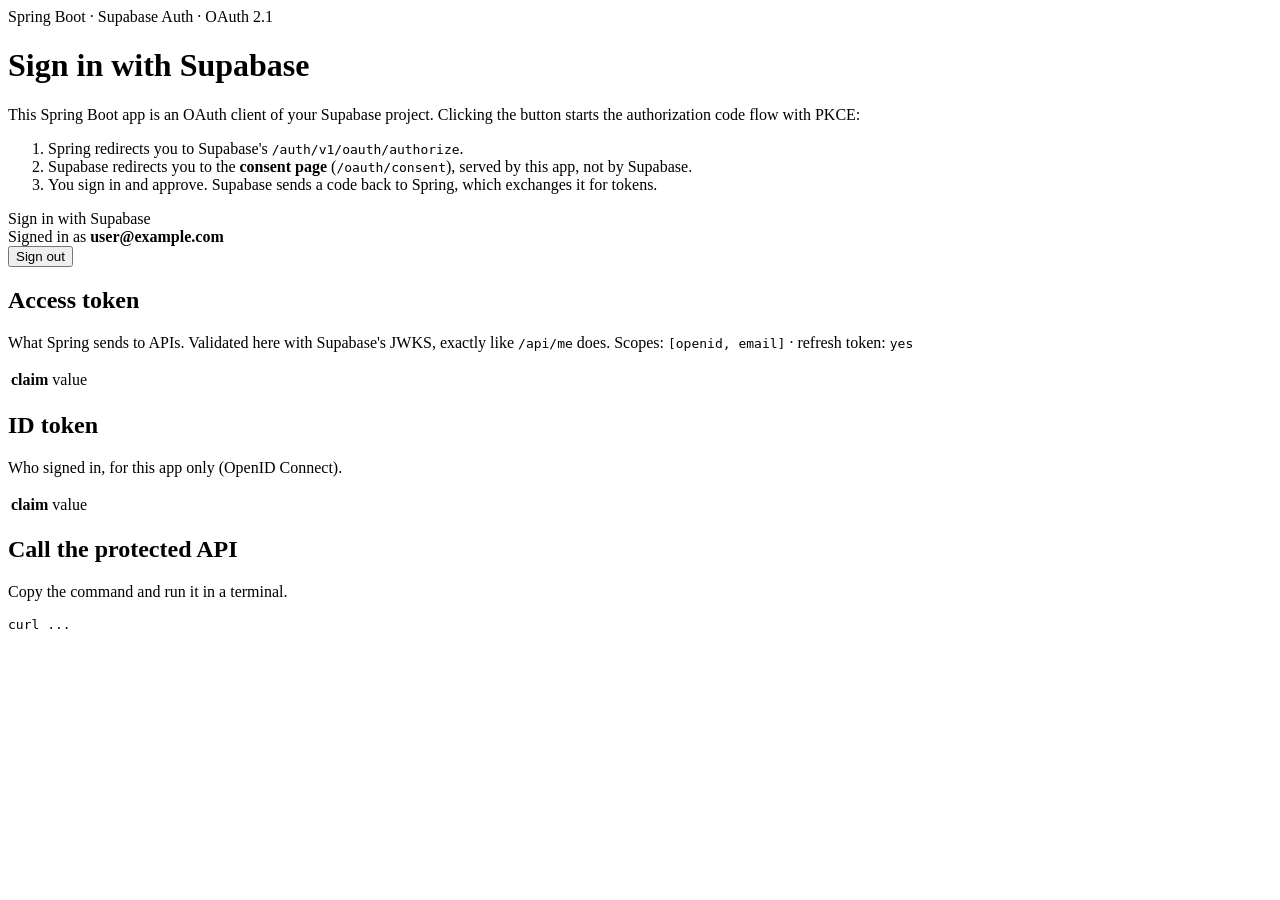
==== src/main/resources/templates/index.html @ bda6c63b "Spring Boot app signing in through Supabase Auth's OAuth 2.1 server Co-Authored-By: Claude Opus 5.5 " ====
<!DOCTYPE html>
<html lang="en" xmlns:th="http://www.thymeleaf.org">
<head>
    <meta charset="UTF-8">
    <meta name="viewport" content="width=device-width, initial-scale=1">
    <title>Spring Boot + Supabase Auth</title>
    <link rel="stylesheet" th:href="@{/css/app.css}">
</head>
<body>
<main class="container">

    <header class="header">
        <span class="eyebrow">Spring Boot · Supabase Auth · OAuth 2.1</span>
        <h1>Sign in with Supabase</h1>
    </header>

    <!-- Signed out -->
    <section th:if="${email == null and idTokenClaims == null}" class="card">
        <p>
            This Spring Boot app is an OAuth client of your Supabase project.
            Clicking the button starts the authorization code flow with PKCE:
        </p>
        <ol class="steps">
            <li>Spring redirects you to Supabase's <code>/auth/v1/oauth/authorize</code>.</li>
            <li>Supabase redirects you to the <strong>consent page</strong> (<code>/oauth/consent</code>), served by this app, not by Supabase.</li>
            <li>You sign in and approve. Supabase sends a code back to Spring, which exchanges it for tokens.</li>
        </ol>
        <a class="button" th:href="@{/oauth2/authorization/supabase}">Sign in with Supabase</a>
    </section>

    <!-- Signed in -->
    <th:block th:unless="${email == null and idTokenClaims == null}">
        <section class="card row">
            <div>
                <span class="muted">Signed in as</span>
                <strong th:text="${email ?: 'unknown email'}">user@example.com</strong>
            </div>
            <form th:action="@{/logout}" method="post">
                <button type="submit" class="button secondary">Sign out</button>
            </form>
        </section>

        <section class="card">
            <h2>Access token</h2>
            <p class="muted">
                What Spring sends to APIs. Validated here with Supabase's JWKS, exactly like <code>/api/me</code> does.
                Scopes: <code th:text="${grantedScopes}">[openid, email]</code> ·
                refresh token: <code th:text="${hasRefreshToken} ? 'yes' : 'no'">yes</code>
            </p>
            <table class="claims">
                <tr th:each="claim : ${accessTokenClaims}">
                    <th th:text="${claim.key}">claim</th>
                    <td th:text="${claim.value}">value</td>
                </tr>
            </table>
        </section>

        <section class="card">
            <h2>ID token</h2>
            <p class="muted">Who signed in, for this app only (OpenID Connect).</p>
            <table class="claims">
                <tr th:each="claim : ${idTokenClaims}">
                    <th th:text="${claim.key}">claim</th>
                    <td th:text="${claim.value}">value</td>
                </tr>
            </table>
        </section>

        <section class="card" th:if="${accessToken != null}">
            <h2>Call the protected API</h2>
            <p class="muted">Copy the command and run it in a terminal.</p>
            <pre><code th:text="'curl -s http://localhost:8080/api/me -H &quot;Authorization: Bearer ' + ${accessToken} + '&quot;'">curl ...</code></pre>
        </section>
    </th:block>

</main>
</body>
</html>
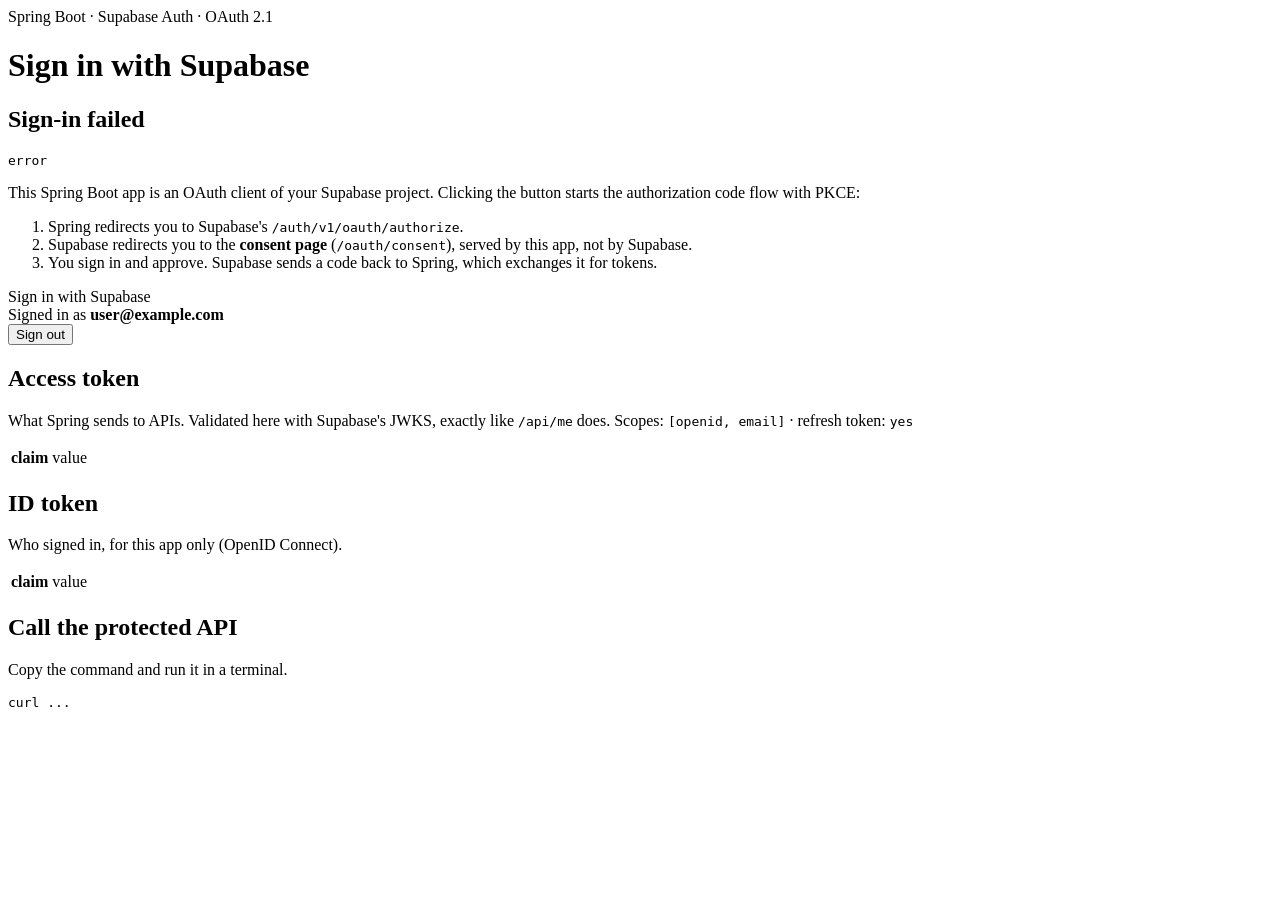
==== commit 2fac1c59: "Show why sign-in failed on the home page and in the logs Co-Authored-By: Claude Opus 5.5 <noreply@an" ====
--- a/src/main/resources/templates/index.html
+++ b/src/main/resources/templates/index.html
@@ -13,6 +13,11 @@
         <span class="eyebrow">Spring Boot · Supabase Auth · OAuth 2.1</span>
         <h1>Sign in with Supabase</h1>
     </header>
+
+    <section th:if="${signInError != null}" class="card">
+        <h2 class="error">Sign-in failed</h2>
+        <pre><code th:text="${signInError}">error</code></pre>
+    </section>
 
     <!-- Signed out -->
     <section th:if="${email == null and idTokenClaims == null}" class="card">
@@ -69,7 +74,7 @@
         <section class="card" th:if="${accessToken != null}">
             <h2>Call the protected API</h2>
             <p class="muted">Copy the command and run it in a terminal.</p>
-            <pre><code th:text="'curl -s http://localhost:8080/api/me -H &quot;Authorization: Bearer ' + ${accessToken} + '&quot;'">curl ...</code></pre>
+            <pre><code th:text="'curl -s ' + ${apiUrl} + ' -H &quot;Authorization: Bearer ' + ${accessToken} + '&quot;'">curl ...</code></pre>
         </section>
     </th:block>
 
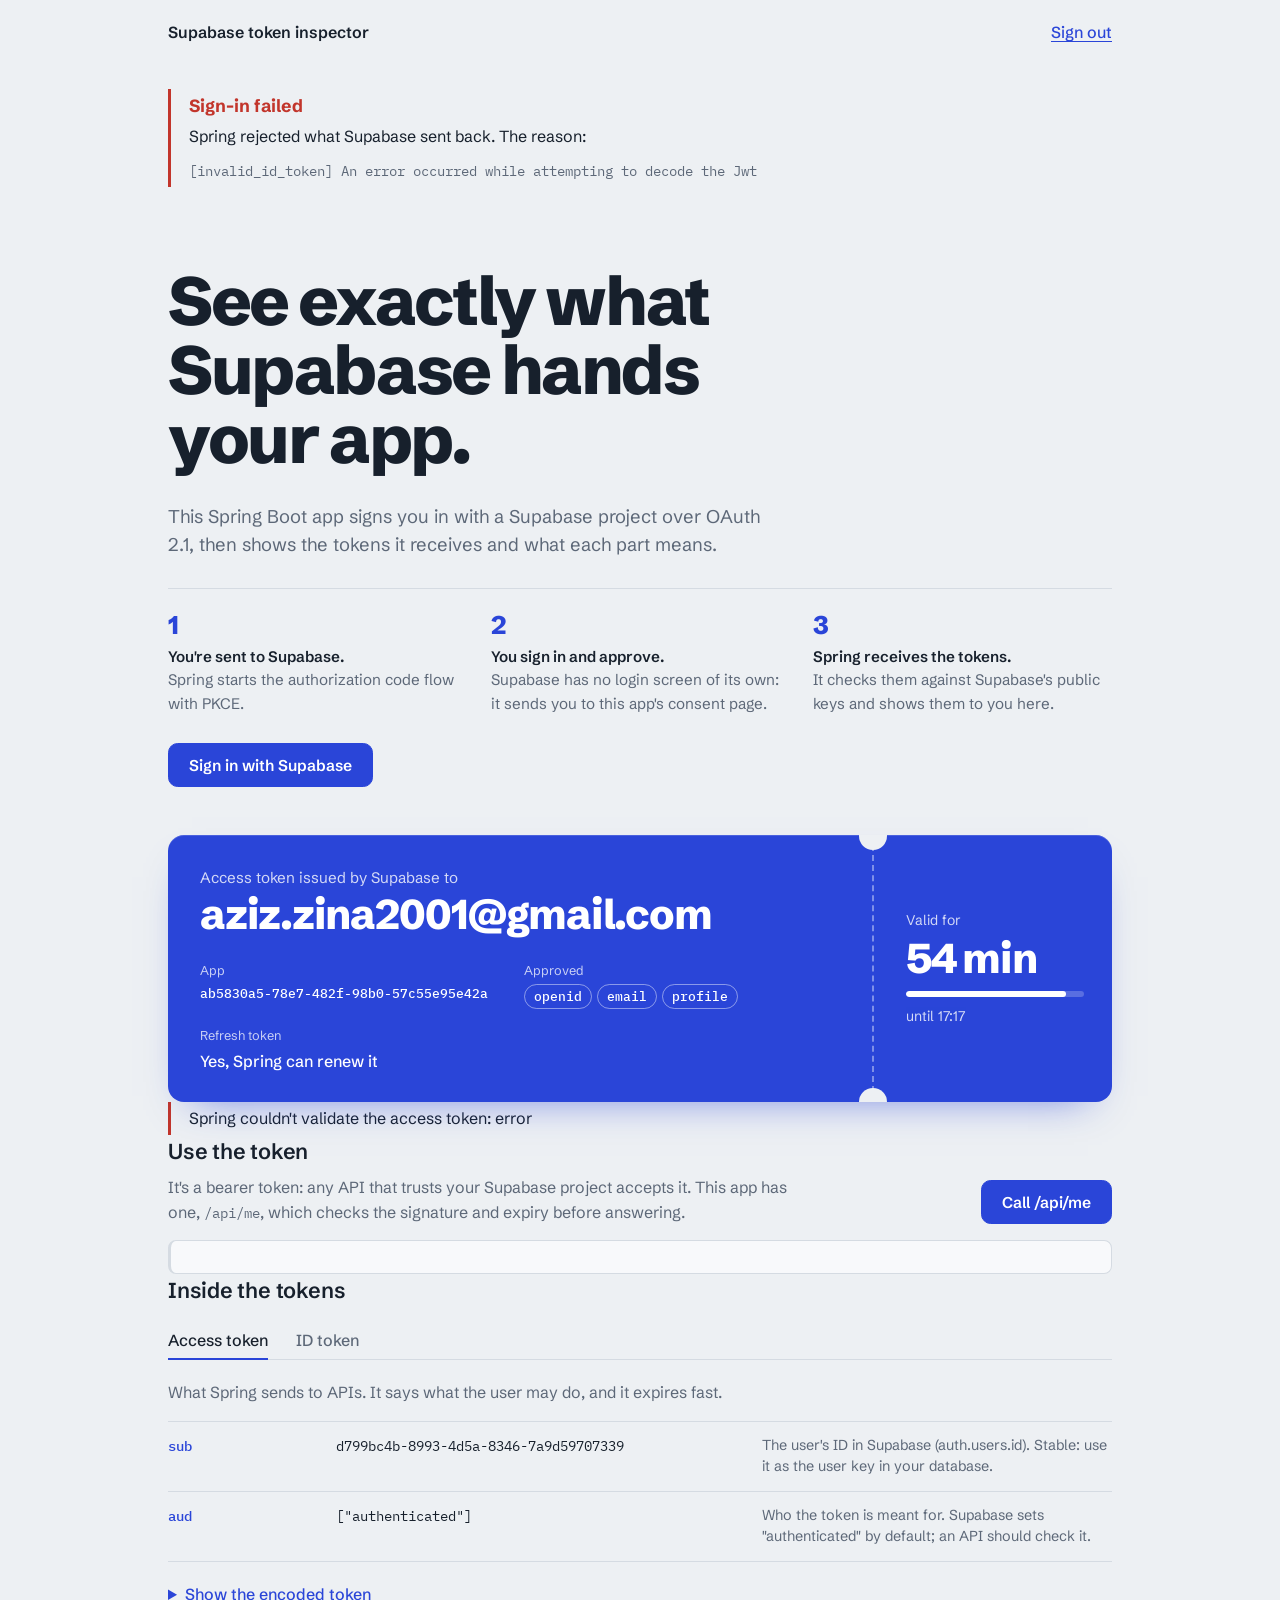
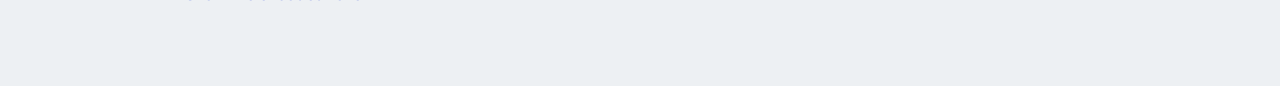
==== commit 8bdbbdbe: "Redesign the pages: token pass, explained claims, in-page API call - Home: access token shown as a p" ====
--- a/src/main/resources/templates/index.html
+++ b/src/main/resources/templates/index.html
@@ -1,83 +1,248 @@
 <!DOCTYPE html>
 <html lang="en" xmlns:th="http://www.thymeleaf.org">
-<head>
+<head th:replace="~{fragments :: head('Supabase token inspector')}">
     <meta charset="UTF-8">
-    <meta name="viewport" content="width=device-width, initial-scale=1">
-    <title>Spring Boot + Supabase Auth</title>
-    <link rel="stylesheet" th:href="@{/css/app.css}">
+    <title>Supabase token inspector</title>
+    <link rel="stylesheet"
+          href="https://fonts.googleapis.com/css2?family=IBM+Plex+Mono:wght@400;500&family=Schibsted+Grotesk:wght@400;500;600;800&display=swap">
+    <link rel="stylesheet" href="../static/css/app.css">
 </head>
 <body>
-<main class="container">
-
-    <header class="header">
-        <span class="eyebrow">Spring Boot · Supabase Auth · OAuth 2.1</span>
-        <h1>Sign in with Supabase</h1>
-    </header>
-
-    <section th:if="${signInError != null}" class="card">
-        <h2 class="error">Sign-in failed</h2>
-        <pre><code th:text="${signInError}">error</code></pre>
+<header th:replace="~{fragments :: masthead(${signedIn})}" class="masthead">
+    <a class="wordmark" href="/">Supabase token inspector</a>
+    <button type="button" class="link-button">Sign out</button>
+</header>
+
+<main class="page">
+
+    <section th:if="${signInError != null}" class="notice" role="alert">
+        <h2>Sign-in failed</h2>
+        <p>Spring rejected what Supabase sent back. The reason:</p>
+        <pre th:text="${signInError}">[invalid_id_token] An error occurred while attempting to decode the Jwt</pre>
     </section>
 
-    <!-- Signed out -->
-    <section th:if="${email == null and idTokenClaims == null}" class="card">
-        <p>
-            This Spring Boot app is an OAuth client of your Supabase project.
-            Clicking the button starts the authorization code flow with PKCE:
+    <!-- ============ Signed out ============ -->
+    <section th:unless="${signedIn}" class="intro">
+        <h1>See exactly what Supabase hands your app.</h1>
+        <p class="lede">
+            This Spring Boot app signs you in with a Supabase project over OAuth 2.1,
+            then shows the tokens it receives and what each part means.
         </p>
-        <ol class="steps">
-            <li>Spring redirects you to Supabase's <code>/auth/v1/oauth/authorize</code>.</li>
-            <li>Supabase redirects you to the <strong>consent page</strong> (<code>/oauth/consent</code>), served by this app, not by Supabase.</li>
-            <li>You sign in and approve. Supabase sends a code back to Spring, which exchanges it for tokens.</li>
+        <ol class="flow">
+            <li>
+                <strong>You're sent to Supabase.</strong>
+                Spring starts the authorization code flow with PKCE.
+            </li>
+            <li>
+                <strong>You sign in and approve.</strong>
+                Supabase has no login screen of its own: it sends you to this app's consent page.
+            </li>
+            <li>
+                <strong>Spring receives the tokens.</strong>
+                It checks them against Supabase's public keys and shows them to you here.
+            </li>
         </ol>
-        <a class="button" th:href="@{/oauth2/authorization/supabase}">Sign in with Supabase</a>
+        <a class="button" href="/oauth2/authorization/supabase" th:href="@{/oauth2/authorization/supabase}">Sign in with Supabase</a>
     </section>
 
-    <!-- Signed in -->
-    <th:block th:unless="${email == null and idTokenClaims == null}">
-        <section class="card row">
+    <!-- ============ Signed in ============ -->
+    <th:block th:if="${signedIn}">
+
+        <!-- The pass: who the token is for, what was approved, how long it lasts -->
+        <section class="pass" aria-label="Your access token"
+                 th:attr="data-issued=${issuedAt}, data-expires=${expiresAt}">
+            <div class="pass-main">
+                <p class="pass-kicker">Access token issued by Supabase to</p>
+                <p class="pass-holder" th:text="${email}">aziz.zina2001@gmail.com</p>
+                <dl class="pass-facts">
+                    <div th:if="${clientId != null}">
+                        <dt>App</dt>
+                        <dd class="mono" th:text="${clientId}">ab5830a5-78e7-482f-98b0-57c55e95e42a</dd>
+                    </div>
+                    <div>
+                        <dt>Approved</dt>
+                        <dd class="chips">
+                            <span th:each="scope : ${scopes}" th:text="${scope}">openid</span>
+                            <span th:remove="all">email</span><span th:remove="all">profile</span>
+                        </dd>
+                    </div>
+                    <div>
+                        <dt>Refresh token</dt>
+                        <dd th:text="${hasRefreshToken} ? 'Yes, Spring can renew it' : 'No'">Yes, Spring can renew it</dd>
+                    </div>
+                </dl>
+            </div>
+            <div class="pass-stub" th:if="${expiresAt != null}">
+                <span class="stub-label">Valid for</span>
+                <strong class="stub-time" data-countdown>54 min</strong>
+                <span class="meter" aria-hidden="true"><span data-meter style="width: 90%"></span></span>
+                <span class="stub-until">until <time data-local-time th:datetime="${expiresAt}" th:text="${expiresAt}">17:17</time></span>
+            </div>
+        </section>
+
+        <p th:if="${accessTokenError != null}" class="notice">
+            Spring couldn't validate the access token: <span th:text="${accessTokenError}">error</span>
+        </p>
+
+        <!-- Use the token -->
+        <section class="block try">
             <div>
-                <span class="muted">Signed in as</span>
-                <strong th:text="${email ?: 'unknown email'}">user@example.com</strong>
-            </div>
-            <form th:action="@{/logout}" method="post">
-                <button type="submit" class="button secondary">Sign out</button>
-            </form>
+                <h2>Use the token</h2>
+                <p class="muted">
+                    It's a bearer token: any API that trusts your Supabase project accepts it.
+                    This app has one, <code>/api/me</code>, which checks the signature and expiry before answering.
+                </p>
+            </div>
+            <button type="button" class="button" data-call-api th:attr="data-token=${accessToken}">Call /api/me</button>
+            <output class="response" data-response hidden></output>
         </section>
 
-        <section class="card">
-            <h2>Access token</h2>
-            <p class="muted">
-                What Spring sends to APIs. Validated here with Supabase's JWKS, exactly like <code>/api/me</code> does.
-                Scopes: <code th:text="${grantedScopes}">[openid, email]</code> ·
-                refresh token: <code th:text="${hasRefreshToken} ? 'yes' : 'no'">yes</code>
-            </p>
-            <table class="claims">
-                <tr th:each="claim : ${accessTokenClaims}">
-                    <th th:text="${claim.key}">claim</th>
-                    <td th:text="${claim.value}">value</td>
-                </tr>
-            </table>
-        </section>
-
-        <section class="card">
-            <h2>ID token</h2>
-            <p class="muted">Who signed in, for this app only (OpenID Connect).</p>
-            <table class="claims">
-                <tr th:each="claim : ${idTokenClaims}">
-                    <th th:text="${claim.key}">claim</th>
-                    <td th:text="${claim.value}">value</td>
-                </tr>
-            </table>
-        </section>
-
-        <section class="card" th:if="${accessToken != null}">
-            <h2>Call the protected API</h2>
-            <p class="muted">Copy the command and run it in a terminal.</p>
-            <pre><code th:text="'curl -s ' + ${apiUrl} + ' -H &quot;Authorization: Bearer ' + ${accessToken} + '&quot;'">curl ...</code></pre>
+        <!-- Inside the tokens -->
+        <section class="block">
+            <h2>Inside the tokens</h2>
+            <div class="tabs" role="tablist" aria-label="Tokens">
+                <button type="button" role="tab" id="tab-access" aria-controls="panel-access" aria-selected="true">Access token</button>
+                <button type="button" role="tab" id="tab-id" aria-controls="panel-id" aria-selected="false" tabindex="-1">ID token</button>
+            </div>
+
+            <div class="panel" role="tabpanel" id="panel-access" aria-labelledby="tab-access">
+                <p class="muted">What Spring sends to APIs. It says what the user may do, and it expires fast.</p>
+                <dl class="claims">
+                    <div th:each="claim : ${accessClaims}">
+                        <dt th:text="${claim.name}">sub</dt>
+                        <dd class="value">
+                            <time th:if="${claim.time}" data-local-time th:datetime="${claim.value}" th:text="${claim.value}"></time>
+                            <span th:unless="${claim.time}" th:text="${claim.value}">d799bc4b-8993-4d5a-8346-7a9d59707339</span>
+                        </dd>
+                        <dd class="meaning" th:text="${claim.meaning}">The user's ID in Supabase (auth.users.id). Stable: use it as the user key in your database.</dd>
+                    </div>
+                    <div th:remove="all">
+                        <dt>aud</dt>
+                        <dd class="value"><span>["authenticated"]</span></dd>
+                        <dd class="meaning">Who the token is meant for. Supabase sets "authenticated" by default; an API should check it.</dd>
+                    </div>
+                </dl>
+                <details class="encoded">
+                    <summary>Show the encoded token</summary>
+                    <pre class="jwt" data-jwt th:text="${accessToken}">eyJhbGciOiJFUzI1NiJ9.eyJzdWIiOiJkNzk5In0.c2lnbmF0dXJl</pre>
+                    <button type="button" class="link-button" data-copy>Copy</button>
+                </details>
+            </div>
+
+            <div class="panel" role="tabpanel" id="panel-id" aria-labelledby="tab-id" hidden>
+                <p class="muted">For this app only: it says who signed in. Never send it to an API.</p>
+                <dl class="claims">
+                    <div th:each="claim : ${idClaims}">
+                        <dt th:text="${claim.name}">email</dt>
+                        <dd class="value">
+                            <time th:if="${claim.time}" data-local-time th:datetime="${claim.value}" th:text="${claim.value}"></time>
+                            <span th:unless="${claim.time}" th:text="${claim.value}">aziz.zina2001@gmail.com</span>
+                        </dd>
+                        <dd class="meaning" th:text="${claim.meaning}">The user's email address.</dd>
+                    </div>
+                </dl>
+                <details class="encoded">
+                    <summary>Show the encoded token</summary>
+                    <pre class="jwt" data-jwt th:text="${idToken}">eyJhbGciOiJFUzI1NiJ9.eyJlbWFpbCI6ImEifQ.c2lnbmF0dXJl</pre>
+                    <button type="button" class="link-button" data-copy>Copy</button>
+                </details>
+            </div>
         </section>
     </th:block>
-
 </main>
+
+<script>
+    // Times: show every ISO instant in the visitor's local time
+    const timeFormat = new Intl.DateTimeFormat(undefined, { dateStyle: 'medium', timeStyle: 'short' });
+    const clockFormat = new Intl.DateTimeFormat(undefined, { timeStyle: 'short' });
+    for (const el of document.querySelectorAll('time[data-local-time]')) {
+        const date = new Date(el.dateTime);
+        if (isNaN(date)) continue;
+        el.textContent = el.closest('.stub-until') ? clockFormat.format(date) : timeFormat.format(date);
+        el.title = el.dateTime;
+    }
+
+    // The pass: remaining lifetime of the access token
+    const pass = document.querySelector('.pass[data-expires]');
+    if (pass && pass.dataset.expires) {
+        const issued = Date.parse(pass.dataset.issued), expires = Date.parse(pass.dataset.expires);
+        const label = pass.querySelector('[data-countdown]'), meter = pass.querySelector('[data-meter]');
+        const tick = () => {
+            const left = expires - Date.now();
+            const ratio = Math.max(0, Math.min(1, left / (expires - issued)));
+            meter.style.width = (ratio * 100) + '%';
+            pass.classList.toggle('is-low', ratio < 0.2);
+            pass.classList.toggle('is-expired', left <= 0);
+            const minutes = Math.ceil(left / 60000);
+            label.textContent = left <= 0 ? 'Expired' : minutes <= 1 ? '< 1 min' : minutes + ' min';
+        };
+        tick();
+        setInterval(tick, 15000);
+    }
+
+    // Tabs
+    const tabs = [...document.querySelectorAll('[role="tab"]')];
+    const select = (tab) => {
+        for (const t of tabs) {
+            const on = t === tab;
+            t.setAttribute('aria-selected', on);
+            t.tabIndex = on ? 0 : -1;
+            document.getElementById(t.getAttribute('aria-controls')).hidden = !on;
+        }
+    };
+    tabs.forEach((tab, i) => {
+        tab.addEventListener('click', () => select(tab));
+        tab.addEventListener('keydown', (e) => {
+            if (e.key !== 'ArrowRight' && e.key !== 'ArrowLeft') return;
+            const next = tabs[(i + (e.key === 'ArrowRight' ? 1 : tabs.length - 1)) % tabs.length];
+            select(next);
+            next.focus();
+        });
+    });
+
+    // Encoded tokens: color the three parts (header.payload.signature)
+    for (const pre of document.querySelectorAll('[data-jwt]')) {
+        const parts = pre.textContent.trim().split('.');
+        if (parts.length !== 3) continue;
+        pre.replaceChildren(...parts.flatMap((part, i) => {
+            const span = document.createElement('span');
+            span.className = ['jwt-header', 'jwt-payload', 'jwt-signature'][i];
+            span.textContent = part;
+            return i < 2 ? [span, '.'] : [span];
+        }));
+    }
+    for (const button of document.querySelectorAll('[data-copy]')) {
+        button.addEventListener('click', async () => {
+            await navigator.clipboard.writeText(button.previousElementSibling.textContent);
+            button.textContent = 'Copied';
+            setTimeout(() => (button.textContent = 'Copy'), 1500);
+        });
+    }
+
+    // Call the API with the access token, like any client would
+    const call = document.querySelector('[data-call-api]');
+    if (call) {
+        const out = document.querySelector('[data-response]');
+        call.addEventListener('click', async () => {
+            call.disabled = true;
+            out.hidden = false;
+            out.className = 'response';
+            out.textContent = 'GET /api/me …';
+            try {
+                const res = await fetch('/api/me', { headers: { Authorization: 'Bearer ' + call.dataset.token } });
+                const text = await res.text();
+                let body = text;
+                try { body = JSON.stringify(JSON.parse(text), null, 2); } catch { /* not JSON */ }
+                out.classList.add(res.ok ? 'is-ok' : 'is-error');
+                out.textContent = `${res.status} ${res.ok ? 'OK' : res.statusText || 'Error'}\n\n${body || res.headers.get('WWW-Authenticate') || ''}`;
+            } catch (e) {
+                out.classList.add('is-error');
+                out.textContent = 'Request failed: ' + e.message;
+            } finally {
+                call.disabled = false;
+            }
+        });
+    }
+</script>
 </body>
 </html>
--- a/src/main/resources/static/css/app.css
+++ b/src/main/resources/static/css/app.css
@@ -0,0 +1,435 @@
+/* Supabase token inspector
+   One bold element (the ultramarine access pass), everything else quiet: hairlines, lists, plenty of air. */
+
+:root {
+    --paper: #edf0f3;
+    --surface: #f8f9fb;
+    --ink: #17202c;
+    --slate: #5d6878;
+    --line: #d5dbe2;
+    --ultra: #2a45d8;
+    --ultra-text: #2a45d8;
+    --on-ultra: #ffffff;
+    --amber: #f0b44c;
+    --ok: #1e7f4f;
+    --bad: #c2352b;
+
+    --sans: "Schibsted Grotesk", system-ui, -apple-system, "Segoe UI", sans-serif;
+    --mono: "IBM Plex Mono", ui-monospace, Menlo, Consolas, monospace;
+
+    color-scheme: light dark;
+}
+
+@media (prefers-color-scheme: dark) {
+    :root {
+        --paper: #13171d;
+        --surface: #1a1f27;
+        --ink: #e6eaf0;
+        --slate: #94a0ae;
+        --line: #2a323d;
+        --ultra-text: #93a5ff;
+        --ok: #5cc895;
+        --bad: #f08a80;
+    }
+}
+
+*, *::before, *::after { box-sizing: border-box; }
+
+html { -webkit-text-size-adjust: 100%; }
+
+body {
+    margin: 0;
+    background: var(--paper);
+    color: var(--ink);
+    font: 400 1rem/1.55 var(--sans);
+    -webkit-font-smoothing: antialiased;
+}
+
+h1, h2, p, ol, ul, dl, dd, pre { margin: 0; }
+
+code, pre, .mono { font-family: var(--mono); font-size: 0.875rem; }
+code { overflow-wrap: anywhere; }
+
+a { color: var(--ultra-text); }
+
+:focus-visible { outline: 2px solid var(--ultra-text); outline-offset: 3px; border-radius: 4px; }
+
+.muted { color: var(--slate); }
+.small { font-size: 0.875rem; }
+
+/* ---------- Masthead ---------- */
+
+.masthead {
+    max-width: 62rem;
+    margin: 0 auto;
+    padding: 1.25rem 1.5rem;
+    display: flex;
+    align-items: center;
+    justify-content: space-between;
+    gap: 1rem;
+}
+
+.wordmark {
+    display: inline-flex;
+    align-items: center;
+    gap: 0.55rem;
+    color: var(--ink);
+    font-weight: 600;
+    text-decoration: none;
+}
+
+.wordmark svg {
+    width: 1.35rem;
+    height: 1.35rem;
+    fill: none;
+    stroke: var(--ultra-text);
+    stroke-width: 1.8;
+}
+
+/* ---------- Buttons ---------- */
+
+.button {
+    display: inline-flex;
+    align-items: center;
+    justify-content: center;
+    min-height: 2.75rem;
+    padding: 0 1.25rem;
+    border: 1px solid var(--ultra);
+    border-radius: 0.6rem;
+    background: var(--ultra);
+    color: var(--on-ultra);
+    font: 600 0.975rem/1 var(--sans);
+    text-decoration: none;
+    cursor: pointer;
+}
+.button:hover { background: #2339b8; }
+.button:disabled { opacity: 0.6; cursor: progress; }
+
+.button.quiet {
+    background: transparent;
+    border-color: var(--line);
+    color: var(--ink);
+}
+.button.quiet:hover { border-color: var(--slate); }
+
+.button.wide { width: 100%; }
+
+.link-button {
+    padding: 0;
+    border: 0;
+    background: none;
+    color: var(--ultra-text);
+    font: inherit;
+    font-weight: 500;
+    text-decoration: underline;
+    text-underline-offset: 0.2em;
+    cursor: pointer;
+}
+
+/* ---------- Page ---------- */
+
+.page {
+    max-width: 62rem;
+    margin: 0 auto;
+    padding: 1.5rem 1.5rem 5rem;
+    display: grid;
+    gap: 3rem;
+}
+
+.block h2 { font-size: 1.35rem; font-weight: 600; letter-spacing: -0.01em; margin-bottom: 0.4rem; }
+
+.notice {
+    border-left: 3px solid var(--bad);
+    padding: 0.25rem 0 0.25rem 1.1rem;
+}
+.notice h2 { font-size: 1.1rem; color: var(--bad); margin-bottom: 0.25rem; }
+.notice pre {
+    margin-top: 0.75rem;
+    white-space: pre-wrap;
+    overflow-wrap: anywhere;
+    color: var(--slate);
+}
+
+/* ---------- Signed out ---------- */
+
+.intro { display: grid; gap: 1.75rem; justify-items: start; padding-top: 2rem; }
+
+.intro h1 {
+    max-width: 14ch;
+    font-size: clamp(2.4rem, 7vw, 4.25rem);
+    font-weight: 800;
+    line-height: 1.02;
+    letter-spacing: -0.035em;
+}
+
+.lede { max-width: 38rem; font-size: 1.15rem; color: var(--slate); }
+
+.flow {
+    list-style: none;
+    padding: 0;
+    display: grid;
+    grid-template-columns: repeat(3, minmax(0, 1fr));
+    gap: 1.5rem;
+    counter-reset: step;
+    width: 100%;
+    border-top: 1px solid var(--line);
+    padding-top: 1.5rem;
+}
+
+.flow li { counter-increment: step; color: var(--slate); font-size: 0.95rem; }
+.flow li::before {
+    content: counter(step);
+    display: block;
+    margin-bottom: 0.4rem;
+    color: var(--ultra-text);
+    font-size: 1.6rem;
+    font-weight: 800;
+    line-height: 1;
+}
+.flow strong { display: block; color: var(--ink); font-weight: 600; }
+
+/* ---------- The pass ---------- */
+
+.pass {
+    --notch: 0.9rem;
+    position: relative;
+    display: grid;
+    grid-template-columns: minmax(0, 1fr) 15rem;
+    border-radius: 1rem;
+    background: var(--ultra);
+    color: var(--on-ultra);
+    box-shadow: 0 1px 0 rgba(255, 255, 255, 0.15) inset, 0 18px 40px -24px rgba(42, 69, 216, 0.7);
+    overflow: hidden;
+}
+
+.pass-main { padding: 1.9rem 2rem 1.75rem; min-width: 0; }
+
+.pass-kicker { font-size: 0.95rem; opacity: 0.8; }
+
+.pass-holder {
+    margin: 0.15rem 0 1.5rem;
+    font-size: clamp(1.6rem, 4.4vw, 2.6rem);
+    font-weight: 800;
+    letter-spacing: -0.03em;
+    line-height: 1.1;
+    overflow-wrap: anywhere;
+}
+
+.pass-facts { display: flex; flex-wrap: wrap; gap: 1.1rem 2.25rem; }
+.pass-facts dt { font-size: 0.8rem; opacity: 0.75; margin-bottom: 0.2rem; }
+.pass-facts dd { font-weight: 500; }
+.pass-facts .mono { font-size: 0.8rem; }
+
+.chips { display: flex; flex-wrap: wrap; gap: 0.35rem; }
+.chips span {
+    padding: 0.1rem 0.55rem;
+    border: 1px solid rgba(255, 255, 255, 0.45);
+    border-radius: 999px;
+    font: 500 0.8rem/1.5 var(--mono);
+}
+
+/* the tear-off stub: perforation + notches */
+.pass-stub {
+    position: relative;
+    display: flex;
+    flex-direction: column;
+    justify-content: center;
+    gap: 0.35rem;
+    padding: 1.75rem 1.75rem 1.75rem 2rem;
+    border-left: 2px dashed rgba(255, 255, 255, 0.4);
+}
+.pass-stub::before, .pass-stub::after {
+    content: "";
+    position: absolute;
+    left: calc(var(--notch) * -1 - 1px);
+    width: calc(var(--notch) * 2);
+    height: calc(var(--notch) * 2);
+    border-radius: 50%;
+    background: var(--paper);
+}
+.pass-stub::before { top: calc(var(--notch) * -1); }
+.pass-stub::after { bottom: calc(var(--notch) * -1); }
+
+.stub-label, .stub-until { font-size: 0.875rem; opacity: 0.8; }
+.stub-time { font-size: 2.6rem; font-weight: 800; line-height: 1; letter-spacing: -0.03em; font-variant-numeric: tabular-nums; }
+
+.meter {
+    display: block;
+    height: 0.35rem;
+    margin: 0.4rem 0 0.2rem;
+    border-radius: 999px;
+    background: rgba(255, 255, 255, 0.22);
+    overflow: hidden;
+}
+.meter span { display: block; height: 100%; border-radius: inherit; background: #fff; transition: width 1s ease; }
+
+.pass.is-low .meter span { background: var(--amber); }
+.pass.is-low .stub-time { color: var(--amber); }
+.pass.is-expired { filter: saturate(0.2); }
+
+/* ---------- Use the token ---------- */
+
+.try {
+    display: grid;
+    grid-template-columns: minmax(0, 1fr) auto;
+    align-items: end;
+    gap: 1rem 2rem;
+}
+.try p { max-width: 40rem; }
+
+.response {
+    grid-column: 1 / -1;
+    display: block;
+    padding: 1rem 1.1rem;
+    border: 1px solid var(--line);
+    border-left-width: 3px;
+    border-radius: 0.5rem;
+    background: var(--surface);
+    font: 0.85rem/1.6 var(--mono);
+    white-space: pre-wrap;
+    overflow-wrap: anywhere;
+}
+.response.is-ok { border-left-color: var(--ok); }
+.response.is-error { border-left-color: var(--bad); }
+
+/* ---------- Inside the tokens ---------- */
+
+.tabs { display: flex; gap: 1.75rem; border-bottom: 1px solid var(--line); margin: 0.75rem 0 1.25rem; }
+
+.tabs [role="tab"] {
+    position: relative;
+    padding: 0.6rem 0;
+    border: 0;
+    background: none;
+    color: var(--slate);
+    font: 500 1rem var(--sans);
+    cursor: pointer;
+}
+.tabs [role="tab"][aria-selected="true"] { color: var(--ink); }
+.tabs [role="tab"][aria-selected="true"]::after {
+    content: "";
+    position: absolute;
+    left: 0;
+    right: 0;
+    bottom: -1px;
+    height: 2px;
+    background: var(--ultra-text);
+}
+
+.panel > .muted { margin-bottom: 1rem; }
+
+.claims > div {
+    display: grid;
+    grid-template-columns: 9rem minmax(0, 1.15fr) minmax(0, 1fr);
+    gap: 0.25rem 1.5rem;
+    padding: 0.8rem 0;
+    border-top: 1px solid var(--line);
+}
+.claims > div:last-child { border-bottom: 1px solid var(--line); }
+
+.claims dt { font: 500 0.875rem/1.6 var(--mono); color: var(--ultra-text); }
+.claims .value { font: 0.875rem/1.6 var(--mono); overflow-wrap: anywhere; }
+.claims .meaning { font-size: 0.9rem; line-height: 1.5; color: var(--slate); }
+
+.encoded { margin-top: 1.25rem; }
+.encoded summary { cursor: pointer; color: var(--ultra-text); font-weight: 500; width: fit-content; }
+.encoded .jwt {
+    margin: 0.75rem 0 0.5rem;
+    padding: 1rem 1.1rem;
+    border-radius: 0.5rem;
+    background: var(--surface);
+    border: 1px solid var(--line);
+    font: 0.8rem/1.7 var(--mono);
+    white-space: pre-wrap;
+    word-break: break-all;
+}
+.jwt-header { color: #c2352b; }
+.jwt-payload { color: #7a3fd1; }
+.jwt-signature { color: #0f7f8c; }
+@media (prefers-color-scheme: dark) {
+    .jwt-header { color: #f08a80; }
+    .jwt-payload { color: #c3a4ff; }
+    .jwt-signature { color: #6fd3df; }
+}
+
+/* ---------- Consent page ---------- */
+
+.consent {
+    max-width: 26rem;
+    margin: 0 auto;
+    padding: 4rem 1.5rem 4rem;
+    display: grid;
+    gap: 1.25rem;
+}
+
+.consent-host { color: var(--slate); font-size: 0.9rem; }
+.consent h1 { font-size: 2rem; font-weight: 800; letter-spacing: -0.03em; line-height: 1.1; }
+
+.sheet {
+    display: grid;
+    gap: 1.1rem;
+    padding: 1.6rem;
+    border: 1px solid var(--line);
+    border-radius: 1rem;
+    background: var(--surface);
+}
+
+.form { display: grid; gap: 0.9rem; }
+.form label { display: grid; gap: 0.35rem; font-size: 0.9rem; font-weight: 500; }
+.form input {
+    min-height: 2.75rem;
+    padding: 0 0.8rem;
+    border: 1px solid var(--line);
+    border-radius: 0.6rem;
+    background: var(--paper);
+    color: var(--ink);
+    font: 1rem var(--sans);
+}
+.form input:focus-visible { outline-offset: 0; }
+
+.stack { display: grid; gap: 0.6rem; }
+
+.divider { display: flex; align-items: center; gap: 0.75rem; color: var(--slate); font-size: 0.85rem; }
+.divider::before, .divider::after { content: ""; flex: 1; border-top: 1px solid var(--line); }
+
+.form-message { font-size: 0.9rem; color: var(--slate); }
+
+.consent-who { font-size: 0.9rem; color: var(--slate); }
+.consent-who strong { color: var(--ink); font-weight: 600; }
+.consent-ask { font-size: 1.1rem; font-weight: 600; }
+
+.permissions { list-style: none; padding: 0; display: grid; gap: 0.6rem; }
+.permissions li { display: flex; gap: 0.65rem; align-items: baseline; }
+.permissions li::before {
+    content: "";
+    flex: none;
+    width: 0.55rem;
+    height: 0.55rem;
+    border-radius: 2px;
+    background: var(--ultra-text);
+    transform: translateY(-0.05rem);
+}
+
+.decide { display: grid; gap: 0.6rem; margin-top: 0.4rem; }
+
+/* ---------- Small screens ---------- */
+
+@media (max-width: 720px) {
+    .flow { grid-template-columns: 1fr; }
+
+    .pass { grid-template-columns: 1fr; }
+    .pass-main { padding: 1.5rem 1.4rem; }
+    .pass-stub { border-left: 0; border-top: 2px dashed rgba(255, 255, 255, 0.4); padding: 1.4rem; }
+    .pass-stub::before, .pass-stub::after { top: calc(var(--notch) * -1 - 1px); bottom: auto; left: auto; }
+    .pass-stub::before { left: calc(var(--notch) * -1); }
+    .pass-stub::after { right: calc(var(--notch) * -1); }
+
+    .try { grid-template-columns: 1fr; }
+    .try .button { justify-self: start; }
+
+    .claims > div { grid-template-columns: 1fr; }
+}
+
+@media (prefers-reduced-motion: reduce) {
+    .meter span { transition: none; }
+}
